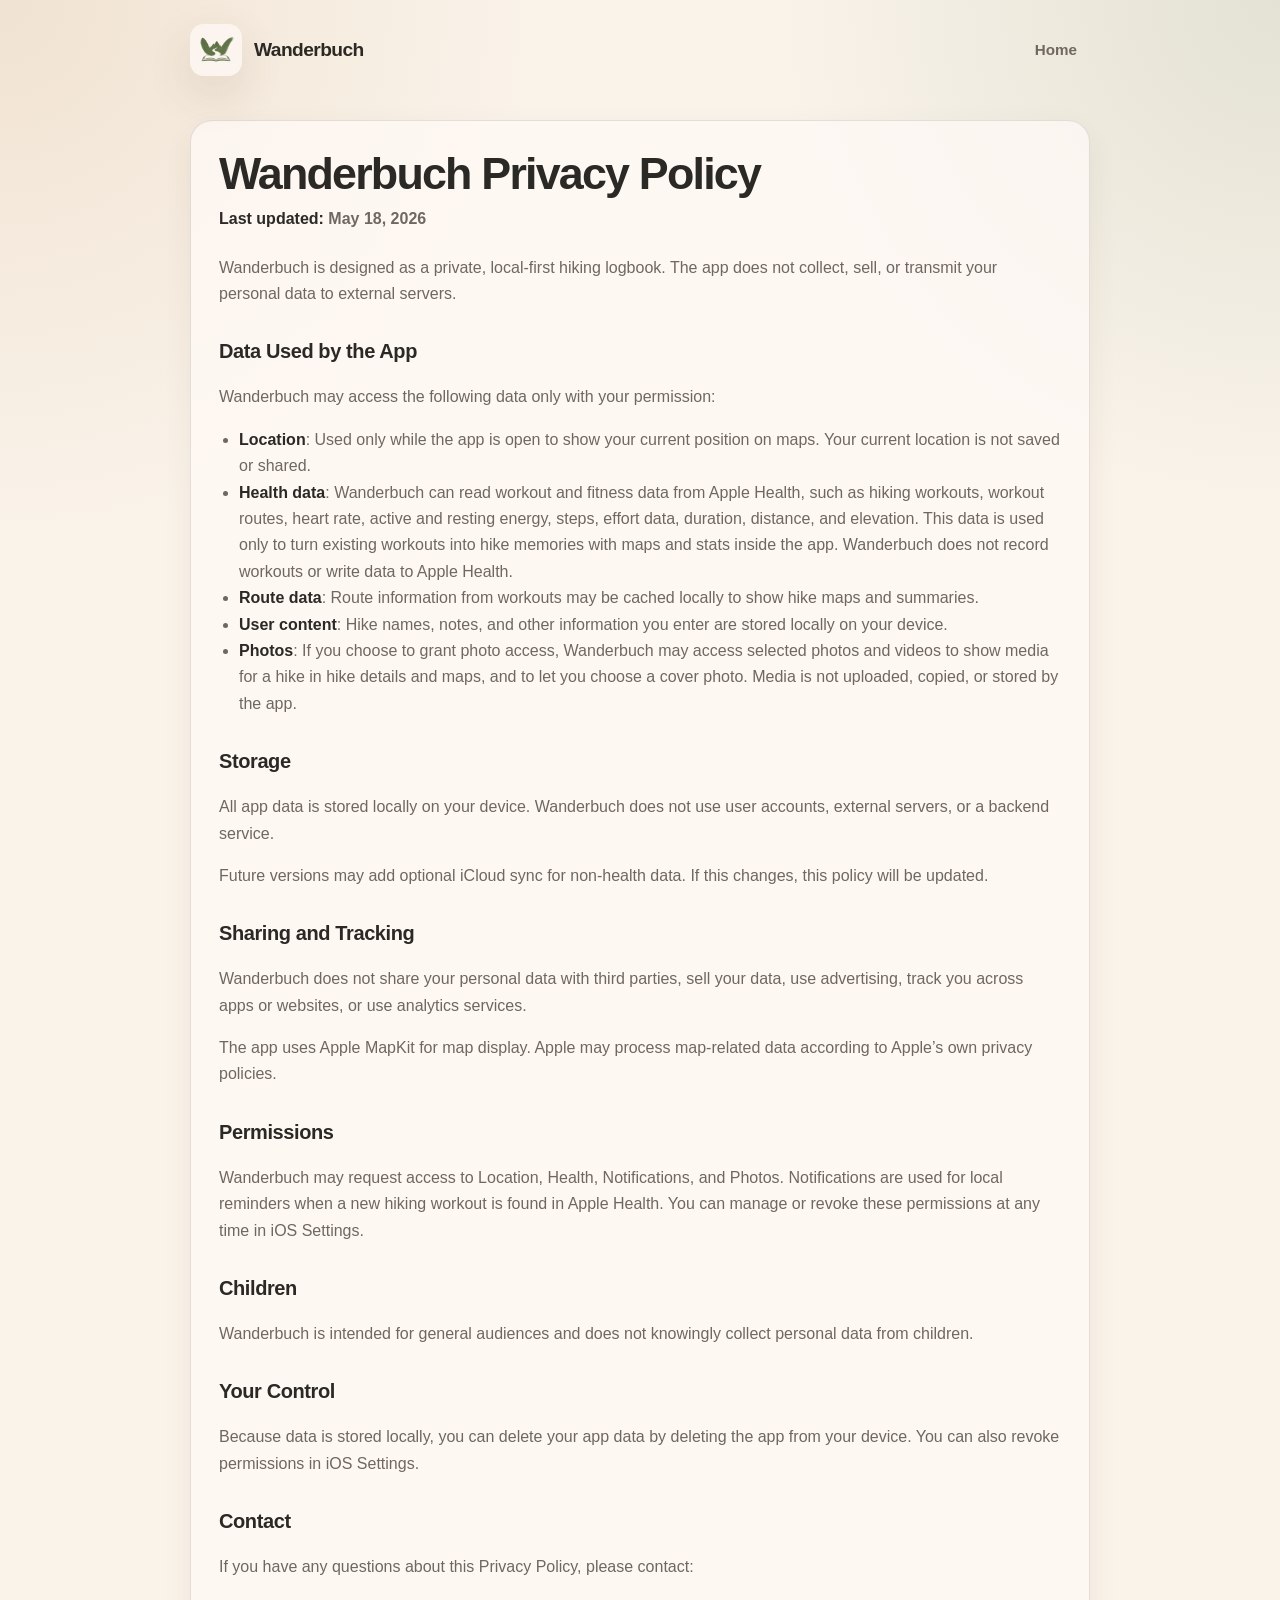
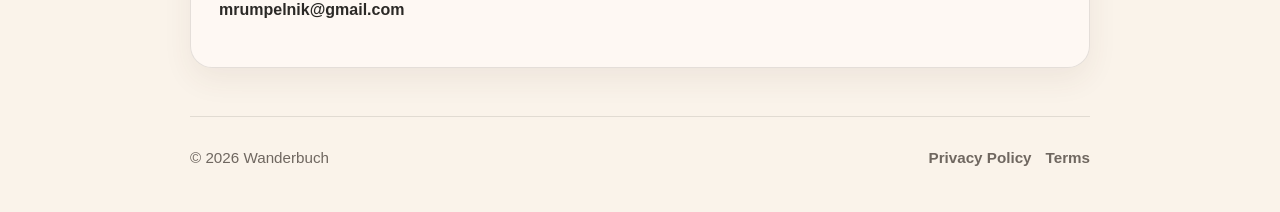
==== privacy.html @ 546d9553 "initial commit" ====
<!doctype html>
<html lang="en">
<head>
  <meta charset="utf-8" />
  <meta name="viewport" content="width=device-width, initial-scale=1" />
  <title>Wanderbuch Privacy Policy</title>
  <meta name="description" content="Wanderbuch Privacy Policy" />
  <meta name="theme-color" content="#FAF3EA" />
  <link rel="icon" type="image/png" href="assets/wb_logo.png" />
  <link rel="stylesheet" href="assets/shared.css" />
  <link rel="stylesheet" href="assets/legal.css" />
</head>
<body>
  <div class="page">
    <header>
      <a class="brand" href="index.html" aria-label="Wanderbuch home">
        <span class="brand-icon">
          <img src="assets/wb_logo.png" alt="Wanderbuch app icon" />
        </span>
        <span class="brand-name">Wanderbuch</span>
      </a>
      <nav aria-label="Main navigation">
        <a href="index.html">Home</a>
      </nav>
    </header>
    <main>
      <article>
        <h1>Wanderbuch Privacy Policy</h1>
        <p class="meta"><strong>Last updated:</strong> May 18, 2026</p>

        <p>Wanderbuch is designed as a private, local-first hiking logbook. The app does not collect, sell, or transmit your personal data to external servers.</p>

        <h2>Data Used by the App</h2>
        <p>Wanderbuch may access the following data only with your permission:</p>
        <ul>
          <li><strong>Location</strong>: Used only while the app is open to show your current position on maps. Your current location is not saved or shared.</li>
          <li><strong>Health data</strong>: Wanderbuch can read workout and fitness data from Apple Health, such as hiking workouts, workout routes, heart rate, active and resting energy, steps, effort data, duration, distance, and elevation. This data is used only to turn existing workouts into hike memories with maps and stats inside the app. Wanderbuch does not record workouts or write data to Apple Health.</li>
          <li><strong>Route data</strong>: Route information from workouts may be cached locally to show hike maps and summaries.</li>
          <li><strong>User content</strong>: Hike names, notes, and other information you enter are stored locally on your device.</li>
          <li><strong>Photos</strong>: If you choose to grant photo access, Wanderbuch may access selected photos and videos to show media for a hike in hike details and maps, and to let you choose a cover photo. Media is not uploaded, copied, or stored by the app.</li>
        </ul>

        <h2>Storage</h2>
        <p>All app data is stored locally on your device. Wanderbuch does not use user accounts, external servers, or a backend service.</p>
        <p>Future versions may add optional iCloud sync for non-health data. If this changes, this policy will be updated.</p>

        <h2>Sharing and Tracking</h2>
        <p>Wanderbuch does not share your personal data with third parties, sell your data, use advertising, track you across apps or websites, or use analytics services.</p>
        <p>The app uses Apple MapKit for map display. Apple may process map-related data according to Apple’s own privacy policies.</p>

        <h2>Permissions</h2>
        <p>Wanderbuch may request access to Location, Health, Notifications, and Photos. Notifications are used for local reminders when a new hiking workout is found in Apple Health. You can manage or revoke these permissions at any time in iOS Settings.</p>

        <h2>Children</h2>
        <p>Wanderbuch is intended for general audiences and does not knowingly collect personal data from children.</p>

        <h2>Your Control</h2>
        <p>Because data is stored locally, you can delete your app data by deleting the app from your device. You can also revoke permissions in iOS Settings.</p>

        <h2>Contact</h2>
        <p>If you have any questions about this Privacy Policy, please contact:</p>
        <p><strong>mrumpelnik@gmail.com</strong></p>
      </article>
    </main>
    <footer>
      <span>© 2026 Wanderbuch</span>
      <div class="footer-links">
        <a href="privacy.html">Privacy Policy</a>
        <a href="terms.html">Terms</a>
      </div>
    </footer>
  </div>
</body>
</html>
---- assets/shared.css ----
:root {
  --background: #FAF3EA;
  --card: #FFFAF7;
  --earth-green: #879E7A;
  --earth-brown: #996B6B;
  --earth-orange: #D1AD84;
  --text: #2B2926;
  --muted: #6F6760;
  --border: rgba(43, 41, 38, 0.12);
  --shadow: 0 18px 45px rgba(83, 63, 45, 0.12);
  --radius-lg: 22px;
}

@media (prefers-color-scheme: dark) {
  :root {
    --background: #202225;
    --card: #2E3033;
    --earth-green: #7D9470;
    --earth-brown: #8F7D61;
    --earth-orange: #C7A37A;
    --text: #F5EFE7;
    --muted: #C8BFB5;
    --border: rgba(245, 239, 231, 0.12);
    --shadow: 0 18px 45px rgba(0, 0, 0, 0.28);
  }
}

* {
  box-sizing: border-box;
}

body {
  margin: 0;
  font-family: -apple-system, BlinkMacSystemFont, "SF Pro Display", "Segoe UI", sans-serif;
  background:
    radial-gradient(circle at top left, rgba(209, 173, 132, 0.24), transparent 34rem),
    radial-gradient(circle at top right, rgba(135, 158, 122, 0.20), transparent 32rem),
    var(--background);
  color: var(--text);
}

a {
  color: inherit;
}

header {
  display: flex;
  align-items: center;
  justify-content: space-between;
  gap: 20px;
  padding: 24px 0;
}

.brand {
  display: flex;
  align-items: center;
  gap: 12px;
  text-decoration: none;
}

.brand-icon {
  width: 52px;
  height: 52px;
  display: grid;
  place-items: center;
  border-radius: 14px;
  background: rgba(255, 250, 247, 0.72);
  box-shadow: var(--shadow);
  overflow: hidden;
}

.brand-icon img {
  width: 100%;
  height: 100%;
  object-fit: contain;
  transform: scale(1.26);
  display: block;
}

.brand-name {
  font-size: 1.2rem;
  font-weight: 750;
  letter-spacing: -0.03em;
}

nav a {
  padding: 9px 13px;
  border-radius: 999px;
  color: var(--muted);
  text-decoration: none;
  font-weight: 600;
  font-size: 0.95rem;
}

nav a:hover {
  background: rgba(135, 158, 122, 0.14);
  color: var(--text);
}

footer {
  display: flex;
  justify-content: space-between;
  align-items: center;
  gap: 16px;
  padding: 28px 0 42px;
  border-top: 1px solid var(--border);
  color: var(--muted);
  font-size: 0.95rem;
}

.footer-links {
  display: flex;
  gap: 14px;
  flex-wrap: wrap;
}

.footer-links a {
  color: var(--muted);
  text-decoration: none;
  font-weight: 600;
}

.footer-links a:hover {
  color: var(--text);
}

@media (prefers-color-scheme: dark) {
  .brand-icon {
    background: rgba(46, 48, 51, 0.72);
  }
}

@media (max-width: 640px) {
  footer {
    flex-direction: column;
    align-items: flex-start;
  }
}
---- assets/legal.css ----
body {
  line-height: 1.65;
}

.page {
  width: min(900px, calc(100% - 32px));
  margin: 0 auto;
}

main {
  padding: 20px 0 48px;
}

article {
  padding: 28px;
  border-radius: var(--radius-lg);
  background: rgba(255, 250, 247, 0.72);
  border: 1px solid var(--border);
  box-shadow: 0 12px 30px rgba(83, 63, 45, 0.07);
}

h1 {
  margin: 0 0 8px;
  font-size: clamp(2rem, 4vw, 2.8rem);
  line-height: 1.1;
  letter-spacing: -0.04em;
}

h2 {
  margin: 28px 0 10px;
  font-size: 1.25rem;
  letter-spacing: -0.02em;
}

p,
li {
  color: var(--muted);
}

.meta {
  margin: 0 0 22px;
  color: var(--muted);
  font-weight: 600;
}

ul {
  padding-left: 20px;
}

strong {
  color: var(--text);
}

@media (prefers-color-scheme: dark) {
  article {
    background: rgba(46, 48, 51, 0.72);
  }
}

@media (max-width: 640px) {
  .page {
    width: min(100% - 24px, 900px);
  }
}
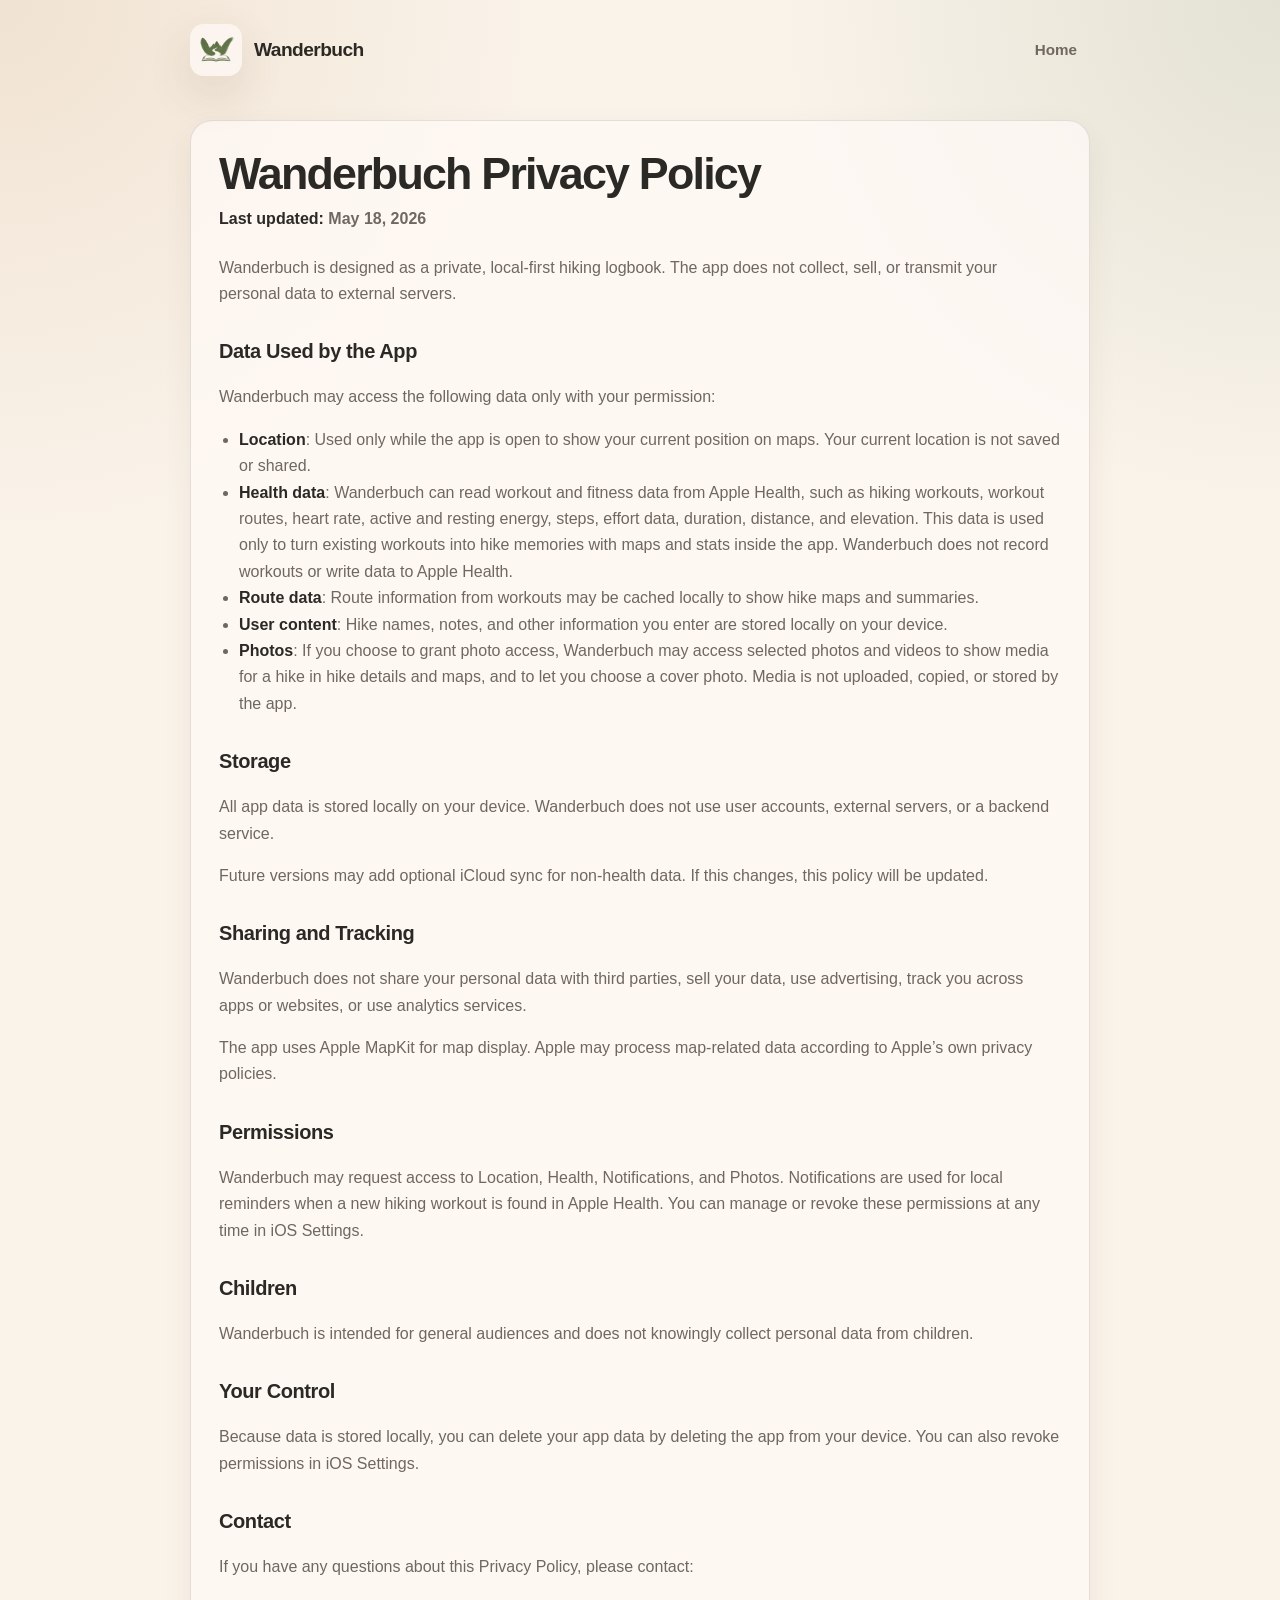
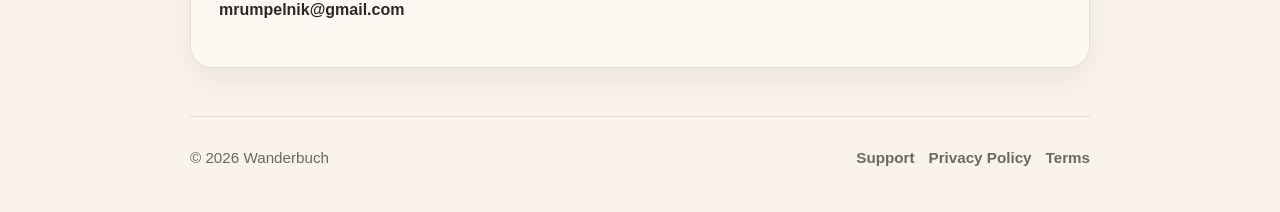
==== commit 15a38fb4: "Add support page" ====
--- a/privacy.html
+++ b/privacy.html
@@ -65,6 +65,7 @@
     <footer>
       <span>© 2026 Wanderbuch</span>
       <div class="footer-links">
+        <a href="support.html">Support</a>
         <a href="privacy.html">Privacy Policy</a>
         <a href="terms.html">Terms</a>
       </div>
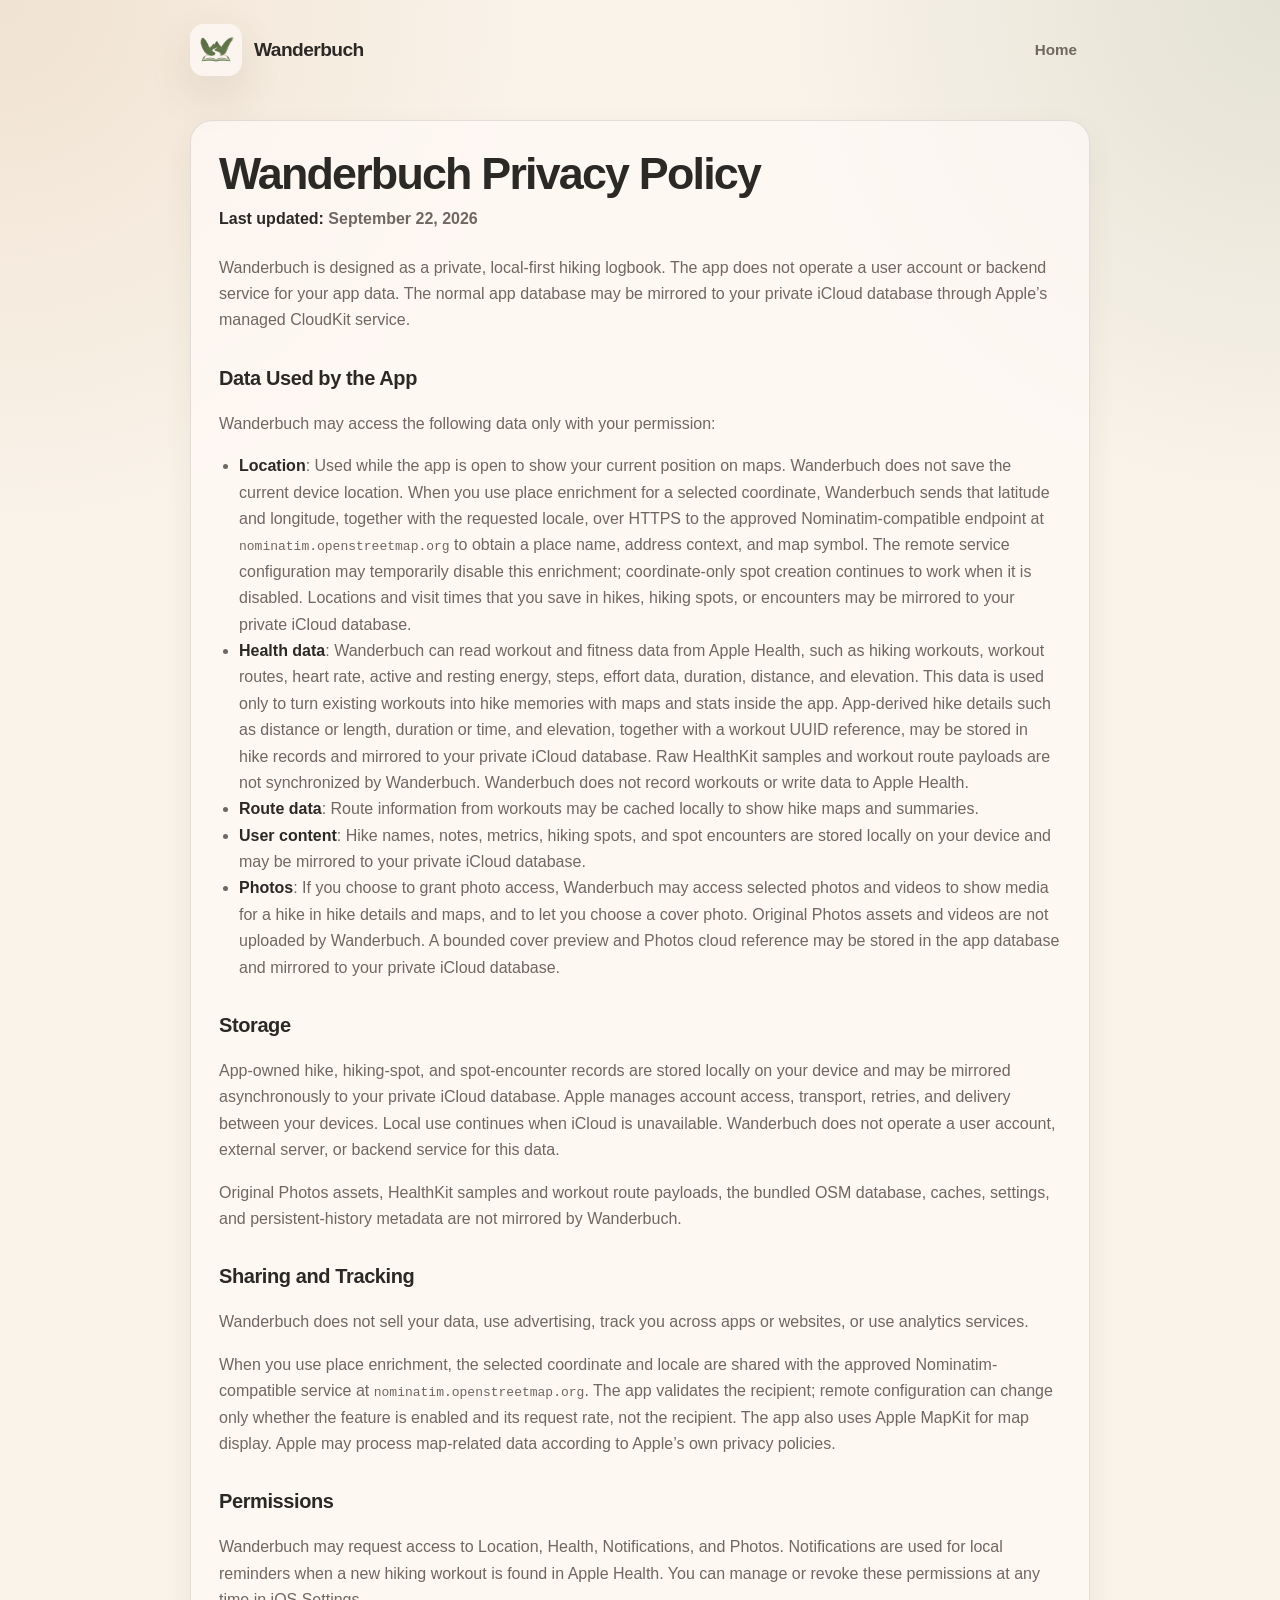
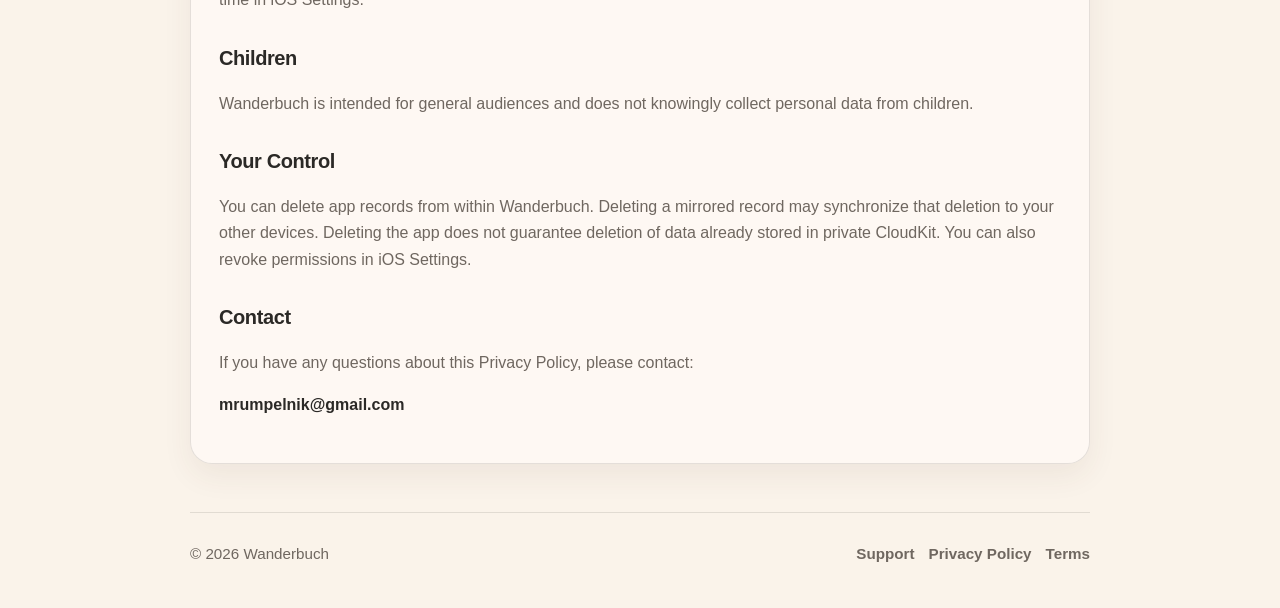
==== commit c0a9b7c3: "document iCloud sync, data scope, and backup limitations" ====
--- a/privacy.html
+++ b/privacy.html
@@ -26,27 +26,27 @@
     <main>
       <article>
         <h1>Wanderbuch Privacy Policy</h1>
-        <p class="meta"><strong>Last updated:</strong> May 18, 2026</p>
+        <p class="meta"><strong>Last updated:</strong> September 22, 2026</p>
 
-        <p>Wanderbuch is designed as a private, local-first hiking logbook. The app does not collect, sell, or transmit your personal data to external servers.</p>
+        <p>Wanderbuch is designed as a private, local-first hiking logbook. The app does not operate a user account or backend service for your app data. The normal app database may be mirrored to your private iCloud database through Apple&rsquo;s managed CloudKit service.</p>
 
         <h2>Data Used by the App</h2>
         <p>Wanderbuch may access the following data only with your permission:</p>
         <ul>
-          <li><strong>Location</strong>: Used only while the app is open to show your current position on maps. Your current location is not saved or shared.</li>
-          <li><strong>Health data</strong>: Wanderbuch can read workout and fitness data from Apple Health, such as hiking workouts, workout routes, heart rate, active and resting energy, steps, effort data, duration, distance, and elevation. This data is used only to turn existing workouts into hike memories with maps and stats inside the app. Wanderbuch does not record workouts or write data to Apple Health.</li>
+          <li><strong>Location</strong>: Used while the app is open to show your current position on maps. Wanderbuch does not save the current device location. When you use place enrichment for a selected coordinate, Wanderbuch sends that latitude and longitude, together with the requested locale, over HTTPS to the approved Nominatim-compatible endpoint at <code>nominatim.openstreetmap.org</code> to obtain a place name, address context, and map symbol. The remote service configuration may temporarily disable this enrichment; coordinate-only spot creation continues to work when it is disabled. Locations and visit times that you save in hikes, hiking spots, or encounters may be mirrored to your private iCloud database.</li>
+          <li><strong>Health data</strong>: Wanderbuch can read workout and fitness data from Apple Health, such as hiking workouts, workout routes, heart rate, active and resting energy, steps, effort data, duration, distance, and elevation. This data is used only to turn existing workouts into hike memories with maps and stats inside the app. App-derived hike details such as distance or length, duration or time, and elevation, together with a workout UUID reference, may be stored in hike records and mirrored to your private iCloud database. Raw HealthKit samples and workout route payloads are not synchronized by Wanderbuch. Wanderbuch does not record workouts or write data to Apple Health.</li>
           <li><strong>Route data</strong>: Route information from workouts may be cached locally to show hike maps and summaries.</li>
-          <li><strong>User content</strong>: Hike names, notes, and other information you enter are stored locally on your device.</li>
-          <li><strong>Photos</strong>: If you choose to grant photo access, Wanderbuch may access selected photos and videos to show media for a hike in hike details and maps, and to let you choose a cover photo. Media is not uploaded, copied, or stored by the app.</li>
+          <li><strong>User content</strong>: Hike names, notes, metrics, hiking spots, and spot encounters are stored locally on your device and may be mirrored to your private iCloud database.</li>
+          <li><strong>Photos</strong>: If you choose to grant photo access, Wanderbuch may access selected photos and videos to show media for a hike in hike details and maps, and to let you choose a cover photo. Original Photos assets and videos are not uploaded by Wanderbuch. A bounded cover preview and Photos cloud reference may be stored in the app database and mirrored to your private iCloud database.</li>
         </ul>
 
         <h2>Storage</h2>
-        <p>All app data is stored locally on your device. Wanderbuch does not use user accounts, external servers, or a backend service.</p>
-        <p>Future versions may add optional iCloud sync for non-health data. If this changes, this policy will be updated.</p>
+        <p>App-owned hike, hiking-spot, and spot-encounter records are stored locally on your device and may be mirrored asynchronously to your private iCloud database. Apple manages account access, transport, retries, and delivery between your devices. Local use continues when iCloud is unavailable. Wanderbuch does not operate a user account, external server, or backend service for this data.</p>
+        <p>Original Photos assets, HealthKit samples and workout route payloads, the bundled OSM database, caches, settings, and persistent-history metadata are not mirrored by Wanderbuch.</p>
 
         <h2>Sharing and Tracking</h2>
-        <p>Wanderbuch does not share your personal data with third parties, sell your data, use advertising, track you across apps or websites, or use analytics services.</p>
-        <p>The app uses Apple MapKit for map display. Apple may process map-related data according to Apple’s own privacy policies.</p>
+        <p>Wanderbuch does not sell your data, use advertising, track you across apps or websites, or use analytics services.</p>
+        <p>When you use place enrichment, the selected coordinate and locale are shared with the approved Nominatim-compatible service at <code>nominatim.openstreetmap.org</code>. The app validates the recipient; remote configuration can change only whether the feature is enabled and its request rate, not the recipient. The app also uses Apple MapKit for map display. Apple may process map-related data according to Apple&rsquo;s own privacy policies.</p>
 
         <h2>Permissions</h2>
         <p>Wanderbuch may request access to Location, Health, Notifications, and Photos. Notifications are used for local reminders when a new hiking workout is found in Apple Health. You can manage or revoke these permissions at any time in iOS Settings.</p>
@@ -55,7 +55,7 @@
         <p>Wanderbuch is intended for general audiences and does not knowingly collect personal data from children.</p>
 
         <h2>Your Control</h2>
-        <p>Because data is stored locally, you can delete your app data by deleting the app from your device. You can also revoke permissions in iOS Settings.</p>
+        <p>You can delete app records from within Wanderbuch. Deleting a mirrored record may synchronize that deletion to your other devices. Deleting the app does not guarantee deletion of data already stored in private CloudKit. You can also revoke permissions in iOS Settings.</p>
 
         <h2>Contact</h2>
         <p>If you have any questions about this Privacy Policy, please contact:</p>
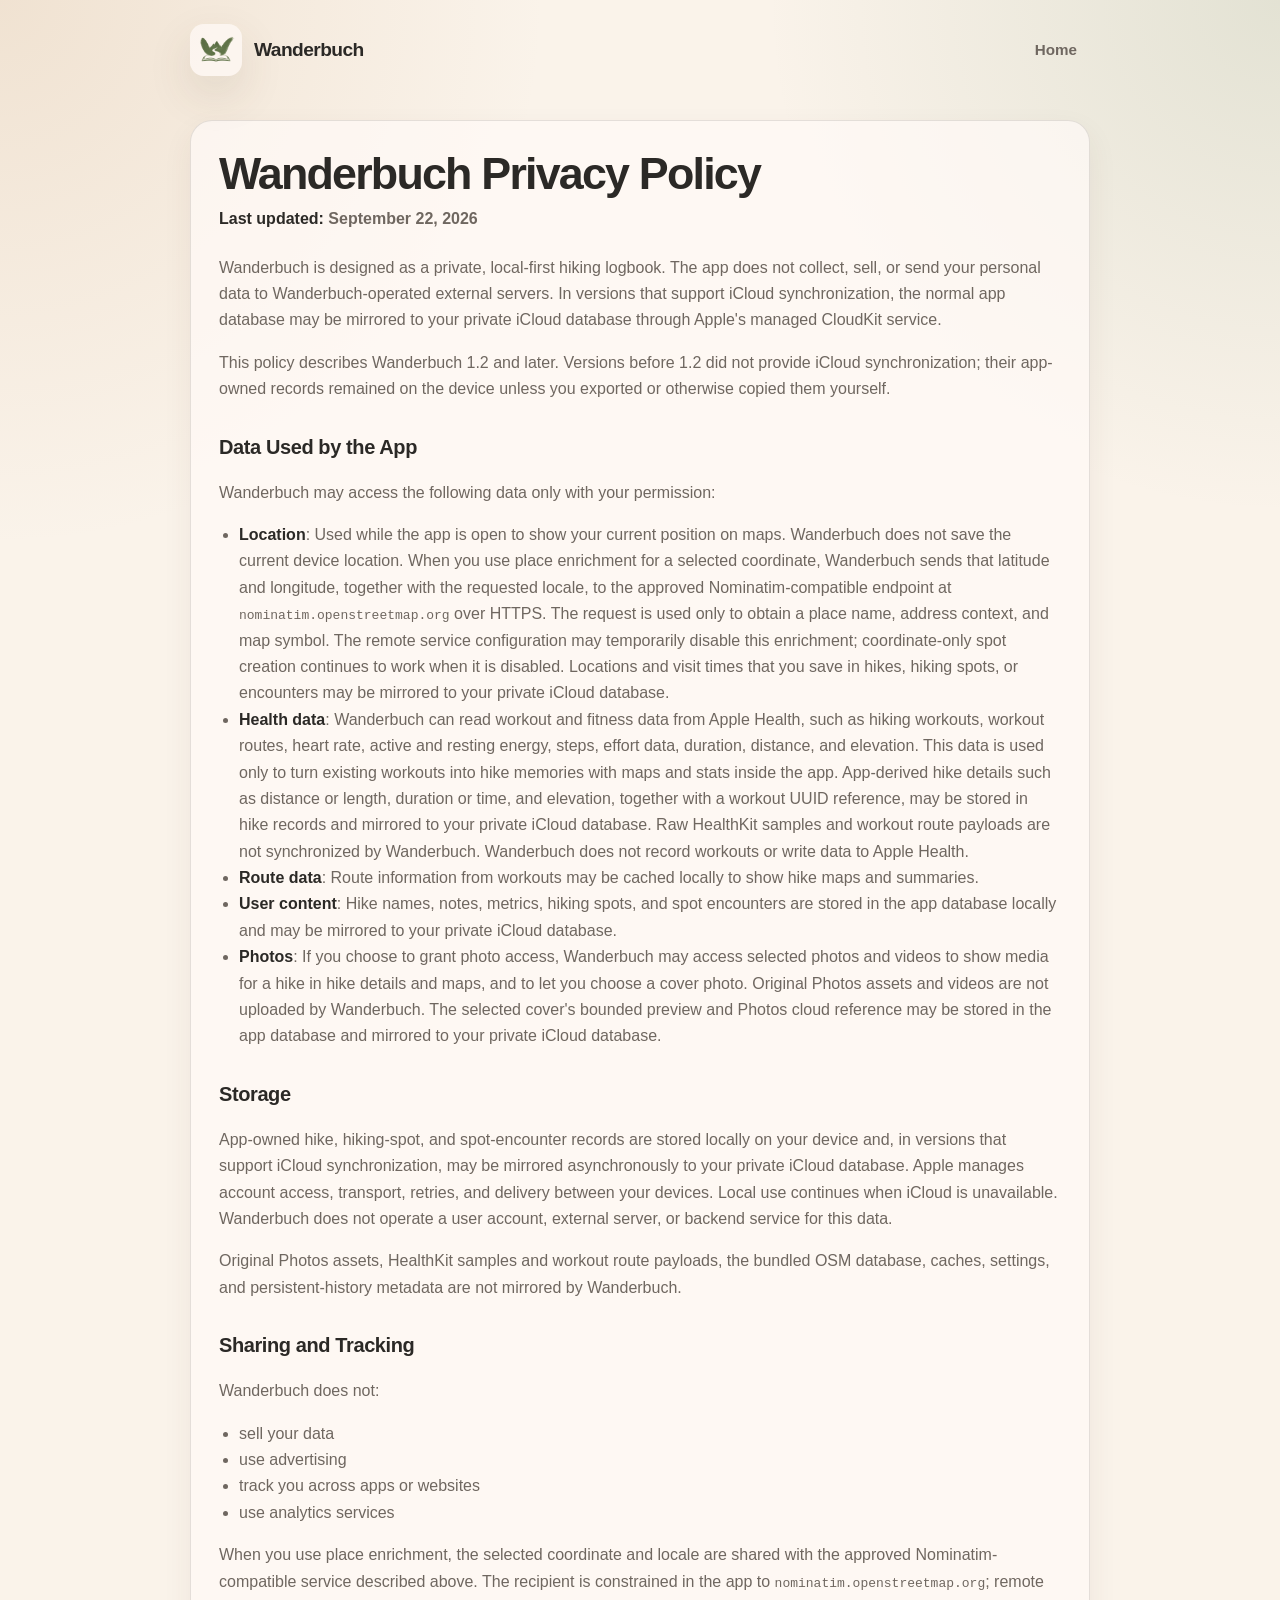
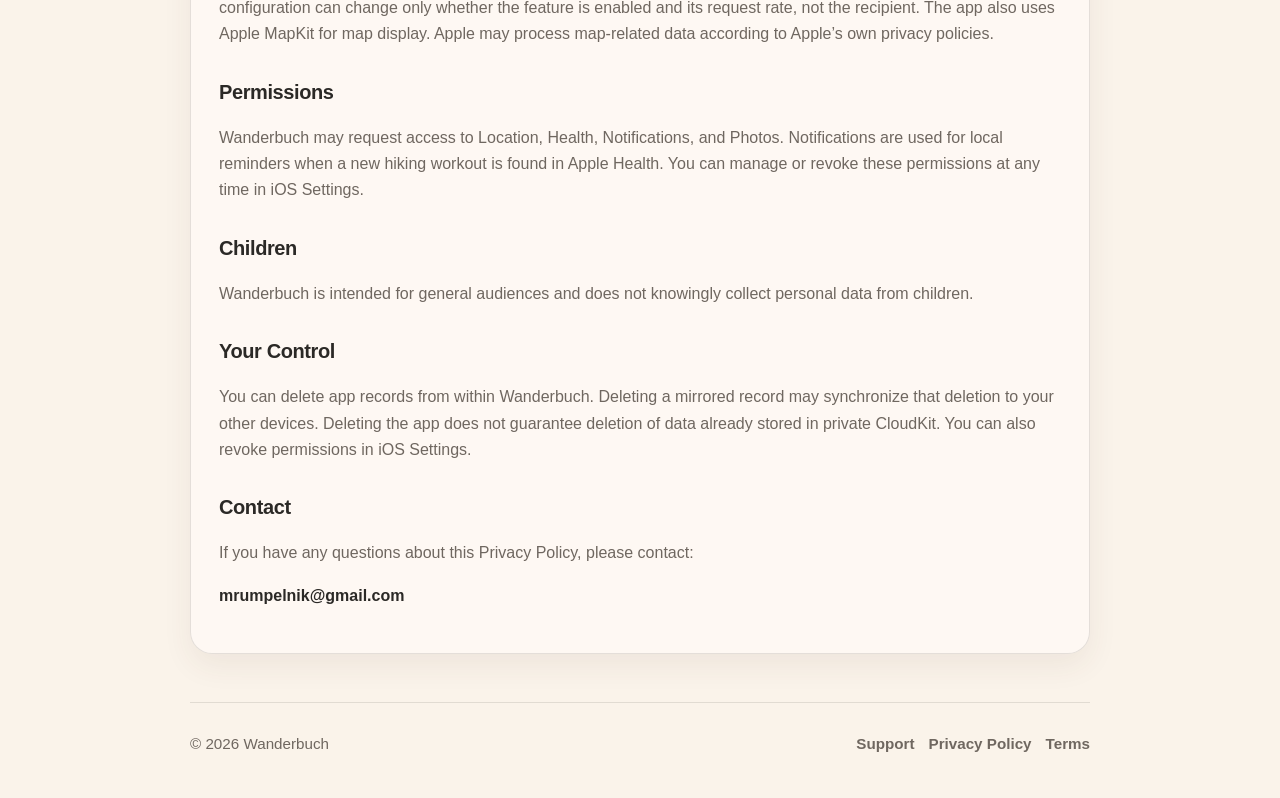
==== commit a03fc8d2: "legal: align terms and privacy policy for v1.2" ====
--- a/privacy.html
+++ b/privacy.html
@@ -28,25 +28,32 @@
         <h1>Wanderbuch Privacy Policy</h1>
         <p class="meta"><strong>Last updated:</strong> September 22, 2026</p>
 
-        <p>Wanderbuch is designed as a private, local-first hiking logbook. The app does not operate a user account or backend service for your app data. The normal app database may be mirrored to your private iCloud database through Apple&rsquo;s managed CloudKit service.</p>
+        <p>Wanderbuch is designed as a private, local-first hiking logbook. The app does not collect, sell, or send your personal data to Wanderbuch-operated external servers. In versions that support iCloud synchronization, the normal app database may be mirrored to your private iCloud database through Apple's managed CloudKit service.</p>
+        <p>This policy describes Wanderbuch 1.2 and later. Versions before 1.2 did not provide iCloud synchronization; their app-owned records remained on the device unless you exported or otherwise copied them yourself.</p>
 
         <h2>Data Used by the App</h2>
         <p>Wanderbuch may access the following data only with your permission:</p>
         <ul>
-          <li><strong>Location</strong>: Used while the app is open to show your current position on maps. Wanderbuch does not save the current device location. When you use place enrichment for a selected coordinate, Wanderbuch sends that latitude and longitude, together with the requested locale, over HTTPS to the approved Nominatim-compatible endpoint at <code>nominatim.openstreetmap.org</code> to obtain a place name, address context, and map symbol. The remote service configuration may temporarily disable this enrichment; coordinate-only spot creation continues to work when it is disabled. Locations and visit times that you save in hikes, hiking spots, or encounters may be mirrored to your private iCloud database.</li>
+          <li><strong>Location</strong>: Used while the app is open to show your current position on maps. Wanderbuch does not save the current device location. When you use place enrichment for a selected coordinate, Wanderbuch sends that latitude and longitude, together with the requested locale, to the approved Nominatim-compatible endpoint at <code>nominatim.openstreetmap.org</code> over HTTPS. The request is used only to obtain a place name, address context, and map symbol. The remote service configuration may temporarily disable this enrichment; coordinate-only spot creation continues to work when it is disabled. Locations and visit times that you save in hikes, hiking spots, or encounters may be mirrored to your private iCloud database.</li>
           <li><strong>Health data</strong>: Wanderbuch can read workout and fitness data from Apple Health, such as hiking workouts, workout routes, heart rate, active and resting energy, steps, effort data, duration, distance, and elevation. This data is used only to turn existing workouts into hike memories with maps and stats inside the app. App-derived hike details such as distance or length, duration or time, and elevation, together with a workout UUID reference, may be stored in hike records and mirrored to your private iCloud database. Raw HealthKit samples and workout route payloads are not synchronized by Wanderbuch. Wanderbuch does not record workouts or write data to Apple Health.</li>
           <li><strong>Route data</strong>: Route information from workouts may be cached locally to show hike maps and summaries.</li>
-          <li><strong>User content</strong>: Hike names, notes, metrics, hiking spots, and spot encounters are stored locally on your device and may be mirrored to your private iCloud database.</li>
-          <li><strong>Photos</strong>: If you choose to grant photo access, Wanderbuch may access selected photos and videos to show media for a hike in hike details and maps, and to let you choose a cover photo. Original Photos assets and videos are not uploaded by Wanderbuch. A bounded cover preview and Photos cloud reference may be stored in the app database and mirrored to your private iCloud database.</li>
+          <li><strong>User content</strong>: Hike names, notes, metrics, hiking spots, and spot encounters are stored in the app database locally and may be mirrored to your private iCloud database.</li>
+          <li><strong>Photos</strong>: If you choose to grant photo access, Wanderbuch may access selected photos and videos to show media for a hike in hike details and maps, and to let you choose a cover photo. Original Photos assets and videos are not uploaded by Wanderbuch. The selected cover's bounded preview and Photos cloud reference may be stored in the app database and mirrored to your private iCloud database.</li>
         </ul>
 
         <h2>Storage</h2>
-        <p>App-owned hike, hiking-spot, and spot-encounter records are stored locally on your device and may be mirrored asynchronously to your private iCloud database. Apple manages account access, transport, retries, and delivery between your devices. Local use continues when iCloud is unavailable. Wanderbuch does not operate a user account, external server, or backend service for this data.</p>
+        <p>App-owned hike, hiking-spot, and spot-encounter records are stored locally on your device and, in versions that support iCloud synchronization, may be mirrored asynchronously to your private iCloud database. Apple manages account access, transport, retries, and delivery between your devices. Local use continues when iCloud is unavailable. Wanderbuch does not operate a user account, external server, or backend service for this data.</p>
         <p>Original Photos assets, HealthKit samples and workout route payloads, the bundled OSM database, caches, settings, and persistent-history metadata are not mirrored by Wanderbuch.</p>
 
         <h2>Sharing and Tracking</h2>
-        <p>Wanderbuch does not sell your data, use advertising, track you across apps or websites, or use analytics services.</p>
-        <p>When you use place enrichment, the selected coordinate and locale are shared with the approved Nominatim-compatible service at <code>nominatim.openstreetmap.org</code>. The app validates the recipient; remote configuration can change only whether the feature is enabled and its request rate, not the recipient. The app also uses Apple MapKit for map display. Apple may process map-related data according to Apple&rsquo;s own privacy policies.</p>
+        <p>Wanderbuch does not:</p>
+        <ul>
+          <li>sell your data</li>
+          <li>use advertising</li>
+          <li>track you across apps or websites</li>
+          <li>use analytics services</li>
+        </ul>
+        <p>When you use place enrichment, the selected coordinate and locale are shared with the approved Nominatim-compatible service described above. The recipient is constrained in the app to <code>nominatim.openstreetmap.org</code>; remote configuration can change only whether the feature is enabled and its request rate, not the recipient. The app also uses Apple MapKit for map display. Apple may process map-related data according to Apple&rsquo;s own privacy policies.</p>
 
         <h2>Permissions</h2>
         <p>Wanderbuch may request access to Location, Health, Notifications, and Photos. Notifications are used for local reminders when a new hiking workout is found in Apple Health. You can manage or revoke these permissions at any time in iOS Settings.</p>
